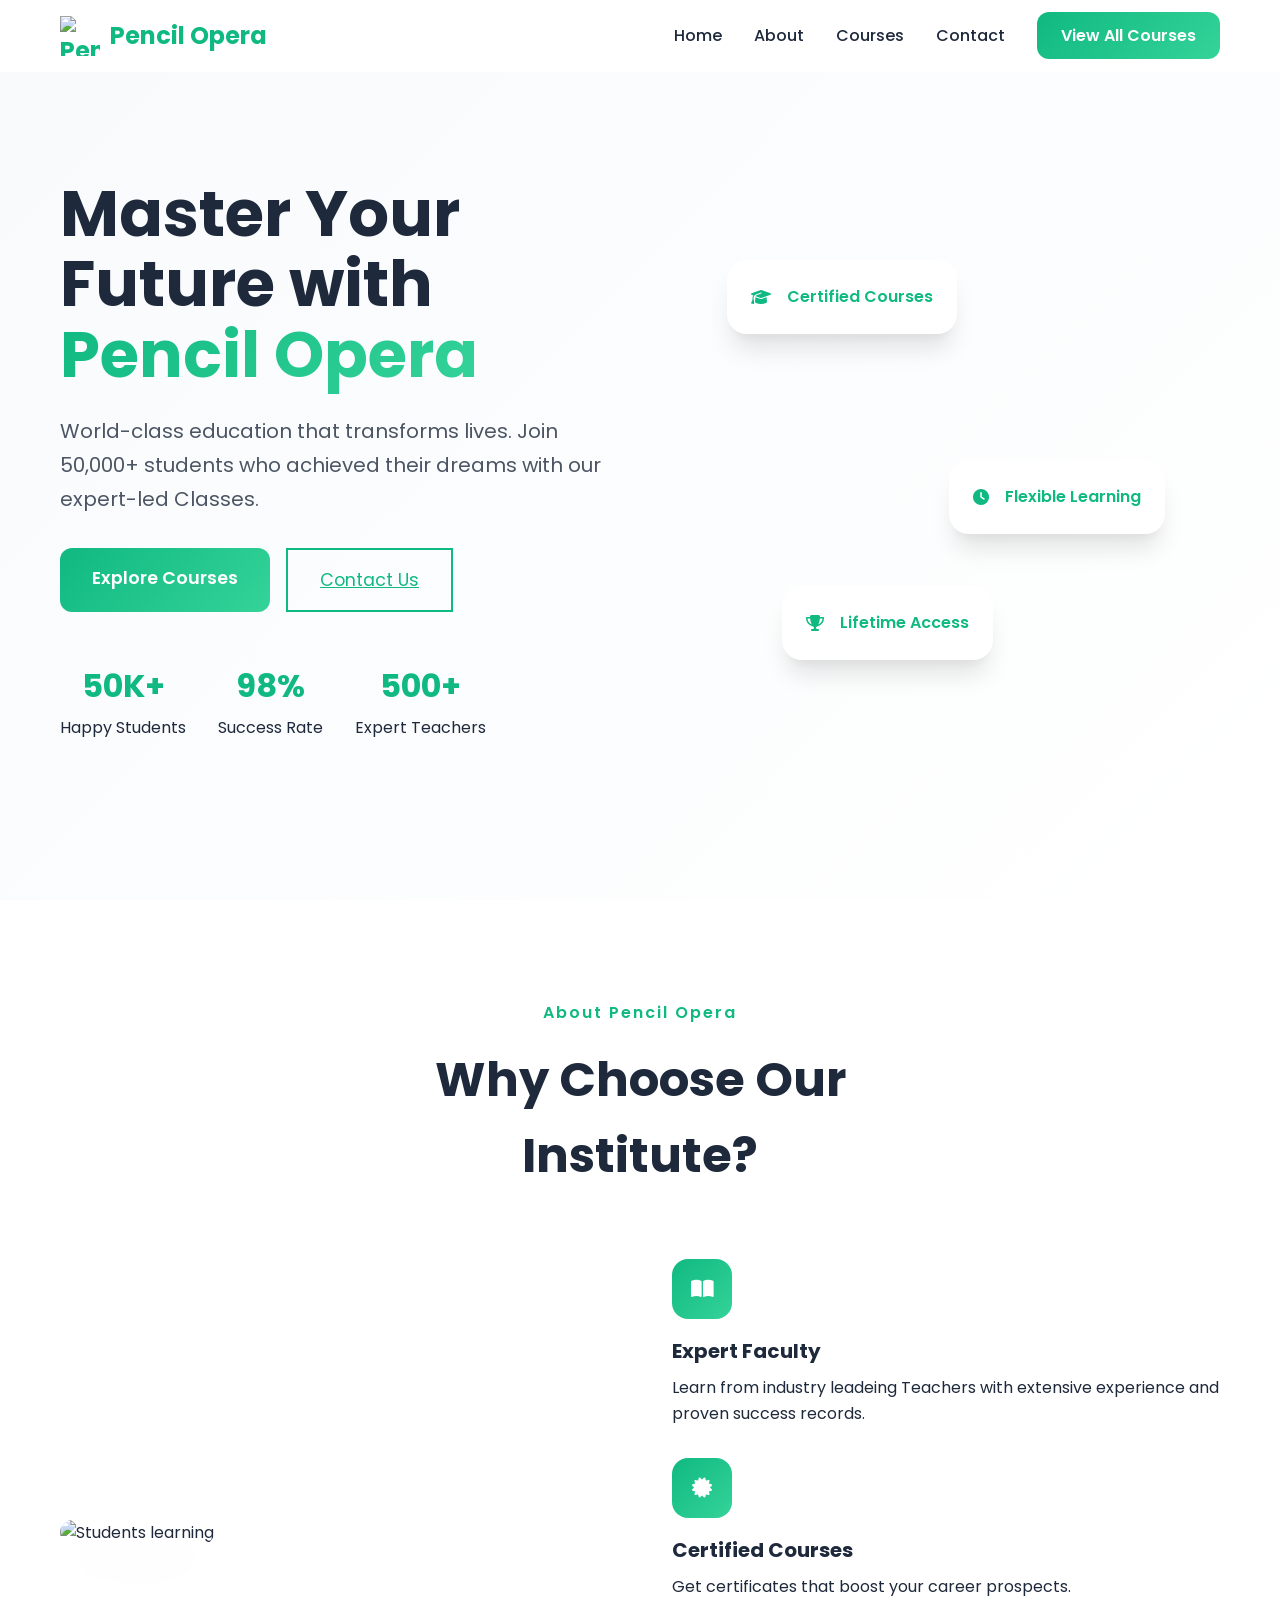
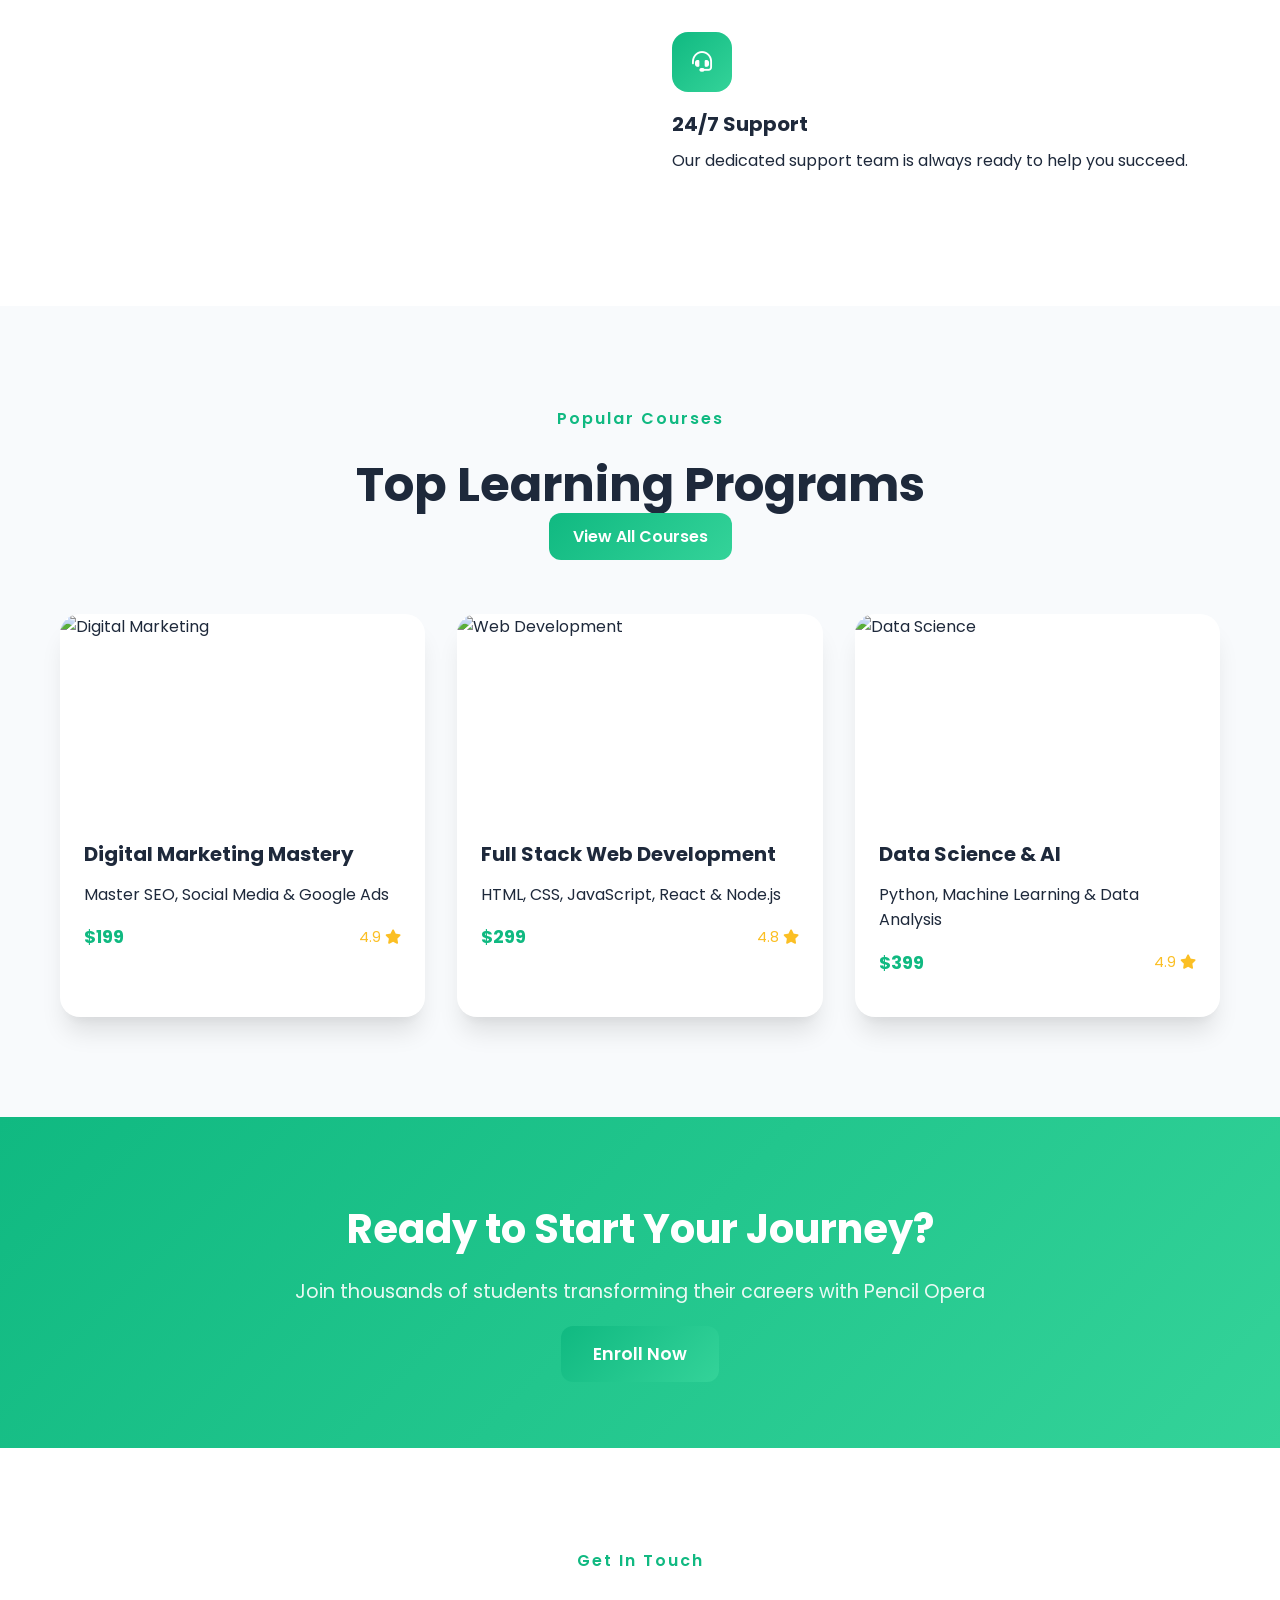
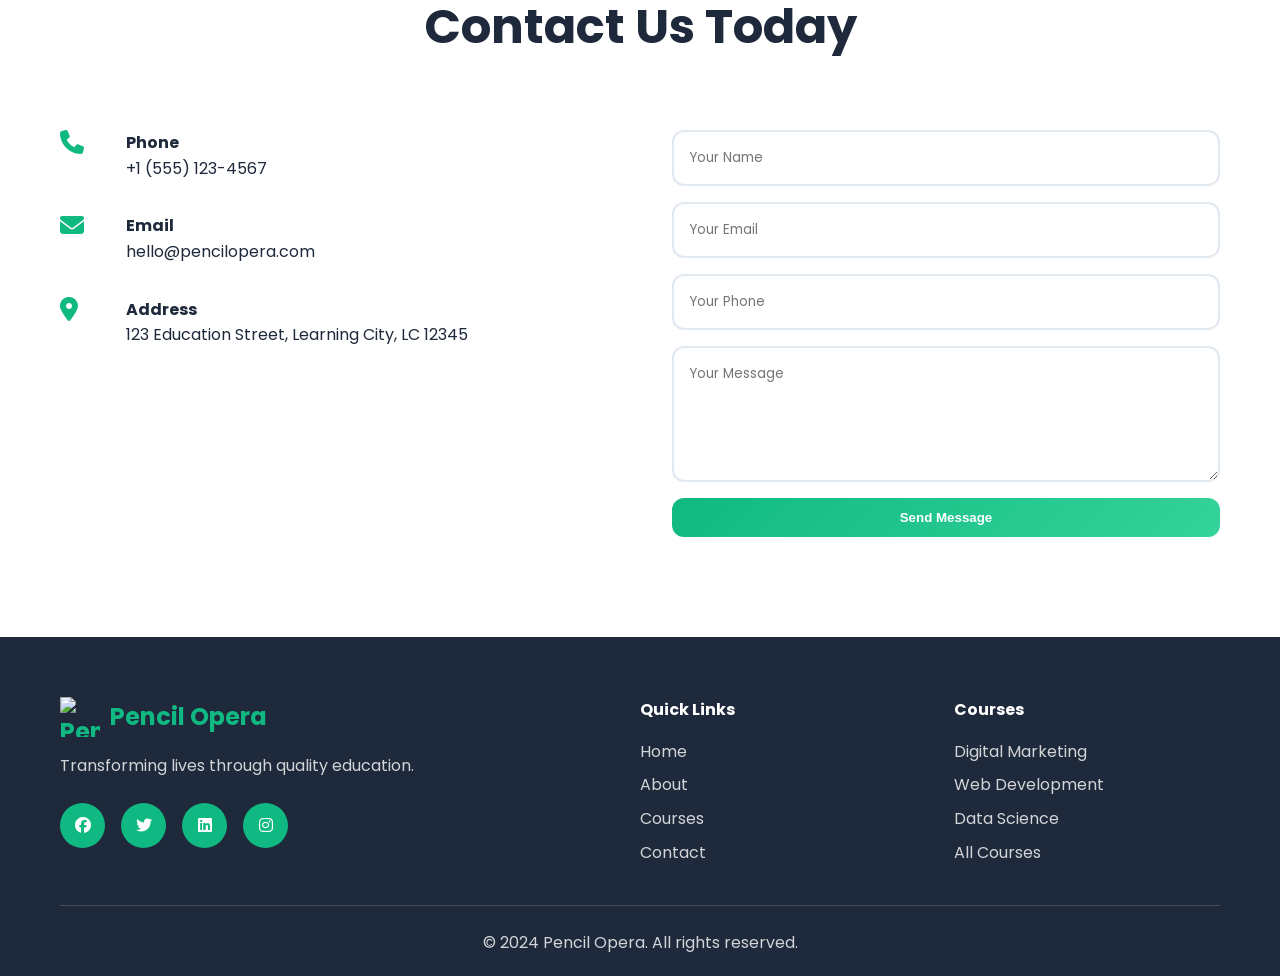
==== index.html @ dc853143 "Add files via upload" ====
<!DOCTYPE html>
<html lang="en">
<head>
    <meta charset="UTF-8">
    <meta name="viewport" content="width=device-width, initial-scale=1.0">
    <title>Pencil Opera - Transform Learning with Excellence</title>
    <link rel="stylesheet" href="style.css">
    <link href="https://fonts.googleapis.com/css2?family=Poppins:wght@300;400;500;600;700&display=swap" rel="stylesheet">
    <link rel="stylesheet" href="https://cdnjs.cloudflare.com/ajax/libs/font-awesome/6.4.0/css/all.min.css">
</head>
<body>
    <!-- Navigation -->
    <nav class="navbar">
        <div class="nav-container">
            <div class="nav-logo">
                <img src="images/logo.png" alt="Pencil Opera Logo" class="logo-img">
                <span>Pencil Opera</span>
            </div>
            <ul class="nav-menu">
                <li><a href="#home" class="nav-link">Home</a></li>
                <li><a href="#about" class="nav-link">About</a></li>
                <li><a href="#courses" class="nav-link">Courses</a></li>
                <li><a href="#contact" class="nav-link">Contact</a></li>
                <li><a href="courses.html" class="nav-link btn-primary">View All Courses</a></li>
            </ul>
            <div class="hamburger">
                <span></span>
                <span></span>
                <span></span>
            </div>
        </div>
    </nav>

    <!-- Hero Section -->
    <section id="home" class="hero">
        <div class="hero-container">
            <div class="hero-content">
                <h1 class="hero-title">Master Your Future with <span class="gradient-text">Pencil Opera</span></h1>
                <p class="hero-subtitle">World-class education that transforms lives. Join 50,000+ students who achieved their dreams with our expert-led Classes.</p>
                <div class="hero-buttons">
                    <a href="#courses" class="btn btn-primary btn-large">Explore Courses</a>
                    <a href="#contact" class="btn btn-outline btn-large">Contact Us</a>
                </div>
                <div class="hero-stats">
                    <div class="stat">
                        <h3>50K+</h3>
                        <p>Happy Students</p>
                    </div>
                    <div class="stat">
                        <h3>98%</h3>
                        <p>Success Rate</p>
                    </div>
                    <div class="stat">
                        <h3>500+</h3>
                        <p>Expert Teachers</p>
                    </div>
                </div>
            </div>
            <div class="hero-image">
                <div class="floating-card card-1">
                    <i class="fas fa-graduation-cap"></i>
                    <span>Certified Courses</span>
                </div>
                <div class="floating-card card-2">
                    <i class="fas fa-clock"></i>
                    <span>Flexible Learning</span>
                </div>
                <div class="floating-card card-3">
                    <i class="fas fa-trophy"></i>
                    <span>Lifetime Access</span>
                </div>
            </div>
        </div>
    </section>

    <!-- About Section -->
    <section id="about" class="about">
        <div class="container">
            <div class="section-header">
                <span class="section-subtitle">About Pencil Opera</span>
                <h2>Why Choose Our Institute?</h2>
            </div>
            <div class="about-grid">
                <div class="about-image">
                    <img src="https://images.unsplash.com/photo-1524178232363-933d80f77b29?ixlib=rb-4.0.3&auto=format&fit=crop&w=800&q=80" alt="Students learning">
                </div>
                <div class="about-content">
                    <div class="feature">
                        <div class="feature-icon">
                            <i class="fas fa-book-open"></i>
                        </div>
                        <h3>Expert Faculty</h3>
                        <p>Learn from industry leadeing Teachers with extensive experience and proven success records.</p>
                    </div>
                    <div class="feature">
                        <div class="feature-icon">
                            <i class="fas fa-certificate"></i>
                        </div>
                        <h3>Certified Courses</h3>
                        <p>Get certificates that boost your career prospects.</p>
                    </div>
                    <div class="feature">
                        <div class="feature-icon">
                            <i class="fas fa-headset"></i>
                        </div>
                        <h3>24/7 Support</h3>
                        <p>Our dedicated support team is always ready to help you succeed.</p>
                    </div>
                </div>
            </div>
        </div>
    </section>

    <!-- Courses Preview -->
    <section id="courses" class="courses-preview">
        <div class="container">
            <div class="section-header">
                <span class="section-subtitle">Popular Courses</span>
                <h2>Top Learning Programs</h2>
                <a href="courses.html" class="btn btn-primary">View All Courses</a>
            </div>
            <div class="courses-grid">
                <div class="course-card">
                    <div class="course-image">
                        <img src="https://images.unsplash.com/photo-1497366216548-37526070297c?ixlib=rb-4.0.3&auto=format&fit=crop&w=400&q=80" alt="Digital Marketing">
                    </div>
                    <div class="course-content">
                        <h3>Digital Marketing Mastery</h3>
                        <p>Master SEO, Social Media & Google Ads</p>
                        <div class="course-meta">
                            <span class="price">$199</span>
                            <span class="rating">4.9 <i class="fas fa-star"></i></span>
                        </div>
                    </div>
                </div>
                <div class="course-card">
                    <div class="course-image">
                        <img src="https://images.unsplash.com/photo-1522202176988-66273c2fd55f?ixlib=rb-4.0.3&auto=format&fit=crop&w=400&q=80" alt="Web Development">
                    </div>
                    <div class="course-content">
                        <h3>Full Stack Web Development</h3>
                        <p>HTML, CSS, JavaScript, React & Node.js</p>
                        <div class="course-meta">
                            <span class="price">$299</span>
                            <span class="rating">4.8 <i class="fas fa-star"></i></span>
                        </div>
                    </div>
                </div>
                <div class="course-card">
                    <div class="course-image">
                        <img src="https://images.unsplash.com/photo-1516321310764-9f3c9619b5f1?ixlib=rb-4.0.3&auto=format&fit=crop&w=400&q=80" alt="Data Science">
                    </div>
                    <div class="course-content">
                        <h3>Data Science & AI</h3>
                        <p>Python, Machine Learning & Data Analysis</p>
                        <div class="course-meta">
                            <span class="price">$399</span>
                            <span class="rating">4.9 <i class="fas fa-star"></i></span>
                        </div>
                    </div>
                </div>
            </div>
        </div>
    </section>

    <!-- CTA Section -->
    <section class="cta">
        <div class="container">
            <div class="cta-content">
                <h2>Ready to Start Your Journey?</h2>
                <p>Join thousands of students transforming their careers with Pencil Opera</p>
                <a href="#contact" class="btn btn-primary btn-large">Enroll Now</a>
            </div>
        </div>
    </section>

    <!-- Contact Section -->
    <section id="contact" class="contact">
        <div class="container">
            <div class="section-header">
                <span class="section-subtitle">Get In Touch</span>
                <h2>Contact Us Today</h2>
            </div>
            <div class="contact-grid">
                <div class="contact-info">
                    <div class="contact-item">
                        <i class="fas fa-phone"></i>
                        <div>
                            <h4>Phone</h4>
                            <p>+1 (555) 123-4567</p>
                        </div>
                    </div>
                    <div class="contact-item">
                        <i class="fas fa-envelope"></i>
                        <div>
                            <h4>Email</h4>
                            <p>hello@pencilopera.com</p>
                        </div>
                    </div>
                    <div class="contact-item">
                        <i class="fas fa-map-marker-alt"></i>
                        <div>
                            <h4>Address</h4>
                            <p>123 Education Street, Learning City, LC 12345</p>
                        </div>
                    </div>
                </div>
                <form class="contact-form">
                    <input type="text" placeholder="Your Name" required>
                    <input type="email" placeholder="Your Email" required>
                    <input type="tel" placeholder="Your Phone">
                    <textarea placeholder="Your Message" rows="5" required></textarea>
                    <button type="submit" class="btn btn-primary">Send Message</button>
                </form>
            </div>
        </div>
    </section>

    <!-- Footer -->
    <footer class="footer">
        <div class="container">
            <div class="footer-content">
                <div class="footer-brand">
                    <div class="nav-logo">
                        <img src="images/logo.png" alt="Pencil Opera Logo" class="logo-img">
                        <span>Pencil Opera</span>
                    </div>
                    <p>Transforming lives through quality education.</p>
                    <div class="social-links">
                        <a href="#"><i class="fab fa-facebook"></i></a>
                        <a href="#"><i class="fab fa-twitter"></i></a>
                        <a href="#"><i class="fab fa-linkedin"></i></a>
                        <a href="#"><i class="fab fa-instagram"></i></a>
                    </div>
                </div>
                <div class="footer-links">
                    <h4>Quick Links</h4>
                    <ul>
                        <li><a href="#home">Home</a></li>
                        <li><a href="#about">About</a></li>
                        <li><a href="#courses">Courses</a></li>
                        <li><a href="#contact">Contact</a></li>
                    </ul>
                </div>
                <div class="footer-links">
                    <h4>Courses</h4>
                    <ul>
                        <li><a href="courses.html">Digital Marketing</a></li>
                        <li><a href="courses.html">Web Development</a></li>
                        <li><a href="courses.html">Data Science</a></li>
                        <li><a href="courses.html">All Courses</a></li>
                    </ul>
                </div>
            </div>
            <div class="footer-bottom">
                <p>&copy; 2024 Pencil Opera. All rights reserved.</p>
            </div>
        </div>
    </footer>

    <script src="script.js"></script>
</body>
</html>
---- style.css ----
* {
    margin: 0;
    padding: 0;
    box-sizing: border-box;
}

:root {
    --primary-green: #10B981;
    --green-dark: #059669;
    --green-light: #D1FAE5;
    --white: #FFFFFF;
    --gray-100: #F8FAFC;
    --gray-200: #E2E8F0;
    --gray-600: #4B5563;
    --gray-800: #1E293B;
    --gradient: linear-gradient(135deg, var(--primary-green), #34D399);
    --shadow: 0 20px 25px -5px rgba(0, 0,0, 0.1), 0 10px 10px -5px rgba(0, 0,0, 0.04);
    --shadow-lg: 0 25px 50px -12px rgba(0, 0,0, 0.25);
}

body {
    font-family: 'Poppins', sans-serif;
    line-height: 1.6;
    color: var(--gray-800);
    overflow-x: hidden;
}

.container {
    max-width: 1200px;
    margin: 0 auto;
    padding: 0 20px;
}

/* Navigation */
.navbar {
    position: fixed;
    top: 0;
    width: 100%;
    background: rgba(255, 255, 255, 0.95);
    backdrop-filter: blur(10px);
    z-index: 1000;
    padding: 1rem 0;
    transition: all 0.3s ease;
}

.nav-container {
    max-width: 1200px;
    margin: 0 auto;
    padding: 0 20px;
    display: flex;
    justify-content: space-between;
    align-items: center;
}

.nav-logo {
    display: flex;
    align-items: center;
    font-size: 1.5rem;
    font-weight: 700;
    color: var(--primary-green);
}

.logo-img {
    width: 40px;
    height: 40px;
    margin-right: 10px;
}

.nav-menu {
    display: flex;
    list-style: none;
    gap: 2rem;
    align-items: center;
}

.nav-link {
    text-decoration: none;
    color: var(--gray-800);
    font-weight: 500;
    transition: color 0.3s ease;
}

.nav-link:hover {
    color: var(--primary-green);
}

.btn-primary {
    background: var(--gradient);
    color: white;
    padding: 12px 24px;
    border-radius: 12px;
    text-decoration: none;
    font-weight: 600;
    transition: all 0.3s ease;
    border: none;
    cursor: pointer;
}

.btn-primary:hover {
    transform: translateY(-2px);
    box-shadow: var(--shadow);
}

.hamburger {
    display: none;
    flex-direction: column;
    cursor: pointer;
}

.hamburger span {
    width: 25px;
    height: 3px;
    background: var(--gray-800);
    margin: 3px 0;
    transition: 0.3s;
}

/* Hero Section */
.hero {
    padding: 120px 0 100px;
    background: linear-gradient(135deg, var(--gray-100) 0%, white 100%);
    min-height: 100vh;
    display: flex;
    align-items: center;
}

.hero-container {
    max-width: 1200px;
    margin: 0 auto;
    padding: 0 20px;
    display: grid;
    grid-template-columns: 1fr 1fr;
    gap: 4rem;
    align-items: center;
}

.hero-title {
    font-size: clamp(2.5rem, 5vw, 4rem);
    font-weight: 700;
    line-height: 1.1;
    margin-bottom: 1.5rem;
    color: var(--gray-800);
}

.gradient-text {
    background: var(--gradient);
    -webkit-background-clip: text;
    -webkit-text-fill-color: transparent;
    background-clip: text;
}

.hero-subtitle {
    font-size: 1.25rem;
    color: var(--gray-600);
    margin-bottom: 2rem;
    line-height: 1.7;
}

.hero-buttons {
    display: flex;
    gap: 1rem;
    flex-wrap: wrap;
    margin-bottom: 3rem;
}

.btn-large {
    padding: 16px 32px;
    font-size: 1.1rem;
}

.btn-outline {
    background: transparent;
    color: var(--primary-green);
    border: 2px solid var(--primary-green);
}

.btn-outline:hover {
    background: var(--primary-green);
    color: white;
}

.hero-stats {
    display: flex;
    gap: 2rem;
}

.stat {
    text-align: center;
}

.stat h3 {
    font-size: 2rem;
    font-weight: 700;
    color: var(--primary-green);
    margin-bottom: 0.25rem;
}

.hero-image {
    position: relative;
    height: 500px;
}

.floating-card {
    position: absolute;
    background: white;
    padding: 1.5rem;
    border-radius: 20px;
    box-shadow: var(--shadow);
    display: flex;
    align-items: center;
    gap: 1rem;
    font-weight: 600;
    color: var(--primary-green);
}

.card-1 { top: 10%; left: 10%; animation: float1 6s ease-in-out infinite; }
.card-2 { top: 50%; right: 10%; animation: float2 6s ease-in-out infinite; }
.card-3 { bottom: 10%; left: 20%; animation: float3 6s ease-in-out infinite; }

@keyframes float1 {
    0%, 100% { transform: translateY(0px); }
    50% { transform: translateY(-20px); }
}

/* Section Headers */
.section-header {
    text-align: center;
    margin-bottom: 4rem;
}

.section-subtitle {
    color: var(--primary-green);
    font-size: 1rem;
    font-weight: 600;
    letter-spacing: 2px;
    margin-bottom: 1rem;
    display: block;
}

.section-header h2 {
    font-size: clamp(2rem, 4vw, 3rem);
    font-weight: 700;
    max-width: 600px;
    margin: 0 auto;
}

/* About Section */
.about {
    padding: 100px 0;
    background: white;
}

.about-grid {
    display: grid;
    grid-template-columns: 1fr 1fr;
    gap: 4rem;
    align-items: center;
}

.about-image img {
    width: 100%;
    border-radius: 20px;
    box-shadow: var(--shadow-lg);
}

.feature {
    margin-bottom: 2rem;
}

.feature-icon {
    width: 60px;
    height: 60px;
    background: var(--gradient);
    border-radius: 16px;
    display: flex;
    align-items: center;
    justify-content: center;
    margin-bottom: 1rem;
    color: white;
    font-size: 1.25rem;
}

.feature h3 {
    font-size: 1.25rem;
    margin-bottom: 0.5rem;
    color: var(--gray-800);
}

/* Courses */
.courses-preview, .courses-full {
    padding: 100px 0;
    background: var(--gray-100);
}

.courses-grid {
    display: grid;
    grid-template-columns: repeat(auto-fit, minmax(350px, 1fr));
    gap: 2rem;
}

.full-grid {
    grid-template-columns: repeat(auto-fit, minmax(320px, 1fr));
}

.course-card {
    background: white;
    border-radius: 20px;
    overflow: hidden;
    box-shadow: var(--shadow);
    transition: all 0.3s ease;
    position: relative;
}

.course-card:hover {
    transform: translateY(-10px);
    box-shadow: var(--shadow-lg);
}

.course-image {
    position: relative;
    height: 200px;
    overflow: hidden;
}

.course-image img {
    width: 100%;
    height: 100%;
    object-fit: cover;
    transition: transform 0.3s ease;
}

.course-card:hover .course-image img {
    transform: scale(1.1);
}

.course-badge {
    position: absolute;
    top: 15px;
    right: 15px;
    background: var(--primary-green);
    color: white;
    padding: 0.25rem 0.75rem;
    border-radius: 20px;
    font-size: 0.8rem;
    font-weight: 600;
}

.course-content {
    padding: 1.5rem;
}

.course-content h3 {
    font-size: 1.25rem;
    margin-bottom: 0.75rem;
    color: var(--gray-800);
}

.course-meta {
    display: flex;
    justify-content: space-between;
    align-items: center;
    margin: 1rem 0;
    font-size: 0.9rem;
}

.original-price {
    text-decoration: line-through;
    color: var(--gray-600);
    margin-right: 0.5rem;
}

.rating {
    color: #FBBF24;
}

.price {
    font-weight: 700;
    color: var(--primary-green);
    font-size: 1.1rem;
}

/* CTA */
.cta {
    padding: 80px 0;
    background: var(--gradient);
    color: white;
    text-align: center;
}

.cta-content h2 {
    font-size: 2.5rem;
    margin-bottom: 1rem;
}

.cta-content p {
    font-size: 1.2rem;
    margin-bottom: 2rem;
    opacity: 0.9;
}

/* Contact */
.contact {
    padding: 100px 0;
    background: white;
}

.contact-grid {
    display: grid;
    grid-template-columns: 1fr 1fr;
    gap: 4rem;
}

.contact-item {
    display: flex;
    gap: 1rem;
    margin-bottom: 2rem;
}

.contact-item i {
    font-size: 1.5rem;
    color: var(--primary-green);
    width: 50px;
}

.contact-form {
    display: flex;
    flex-direction: column;
    gap: 1rem;
}

.contact-form input,
.contact-form textarea {
    padding: 1rem;
    border: 2px solid var(--gray-200);
    border-radius: 12px;
    font-family: inherit;
    transition: border-color 0.3s ease;
}

.contact-form input:focus,
.contact-form textarea:focus {
    outline: none;
    border-color: var(--primary-green);
}

/* Footer */
.footer {
    background: var(--gray-800);
    color: white;
    padding: 60px 0 20px;
}

.footer-content {
    display: grid;
    grid-template-columns: 2fr 1fr 1fr;
    gap: 3rem;
    margin-bottom: 2rem;
}

.footer-brand p {
    opacity: 0.8;
    margin: 1rem 0 1.5rem;
}

.social-links {
    display: flex;
    gap: 1rem;
}

.social-links a {
    width: 45px;
    height: 45px;
    background: var(--primary-green);
    border-radius: 50%;
    display: flex;
    align-items: center;
    justify-content: center;
    color: white;
    text-decoration: none;
    transition: transform 0.3s ease;
}

.social-links a:hover {
    transform: translateY(-3px);
}

.footer-links h4 {
    margin-bottom: 1rem;
}

.footer-links ul {
    list-style: none;
}

.footer-links ul li {
    margin-bottom: 0.5rem;
}

.footer-links a {
    color: rgba(255,255,255,0.8);
    text-decoration: none;
    transition: color 0.3s ease;
}

.footer-links a:hover {
    color: var(--primary-green);
}

.footer-bottom {
    border-top: 1px solid var(--gray-600);
    padding-top: 1.5rem;
    text-align: center;
    opacity: 0.8;
}

/* Courses Page Specific */
.courses-hero {
    padding: 140px 0 80px;
    background: linear-gradient(135deg, var(--gray-100) 0%, white 100%);
    text-align: center;
}

.courses-filter {
    display: flex;
    justify-content: center;
    gap: 1rem;
    margin-top: 2rem;
    flex-wrap: wrap;
}

.filter-btn {
    padding: 10px 20px;
    border: 2px solid var(--gray-200);
    background: white;
    border-radius: 25px;
    cursor: pointer;
    transition: all 0.3s ease;
}

.filter-btn.active,
.filter-btn:hover {
    background: var(--primary-green);
    color: white;
    border-color: var(--primary-green);
}

/* Responsive Design */
@media (max-width: 768px) {
    .hamburger {
        display: flex;
    }
    
    .nav-menu {
        position: fixed;
        left: -100%;
        top: 70px;
        flex-direction: column;
        background-color: white;
        width: 100%;
        text-align: center;
        transition: 0.3s;
        box-shadow: 0 10px 27px rgba(0,0,0,0.05);
        padding: 2rem 0;
    }
    
    .nav-menu.active {
        left: 0;
    }
    
    .hero-container {
        grid-template-columns: 1fr;
        text-align: center;
        gap: 2rem;
    }
    
    .hero-buttons {
        justify-content: center;
    }
    
    .hero-stats {
        justify-content: center;
    }
    
    .about-grid,
    .contact-grid {
        grid-template-columns: 1fr;
        gap: 2rem;
    }
    
    .courses-grid {
        grid-template-columns: 1fr;
    }
    
    .footer-content {
        grid-template-columns: 1fr;
        text-align: center;
        gap: 2rem;
    }
}

@media (max-width: 480px) {
    .hero-buttons {
        flex-direction: column;
        align-items: center;
    }
    
    .btn-large {
        width: 100%;
        max-width: 300px;
    }
}

/* Animations */
@keyframes fadeInUp {
    from {
        opacity: 0;
        transform: translateY(30px);
    }
    to {
        opacity: 1;
        transform: translateY(0);
    }
}

section {
    animation: fadeInUp 0.8s ease forwards;
}

/* Scroll animations */
@keyframes scrollIn {
    from {
        opacity: 0;
        transform: translateY(50px);
    }
    to {
        opacity: 1;
        transform: translateY(0);
    }
}

.animate-on-scroll {
    opacity: 0;
    transform: translateY(50px);
    transition: all 0.6s ease;
}

.animate-on-scroll.animated {
    animation: scrollIn 0.6s ease forwards;
}
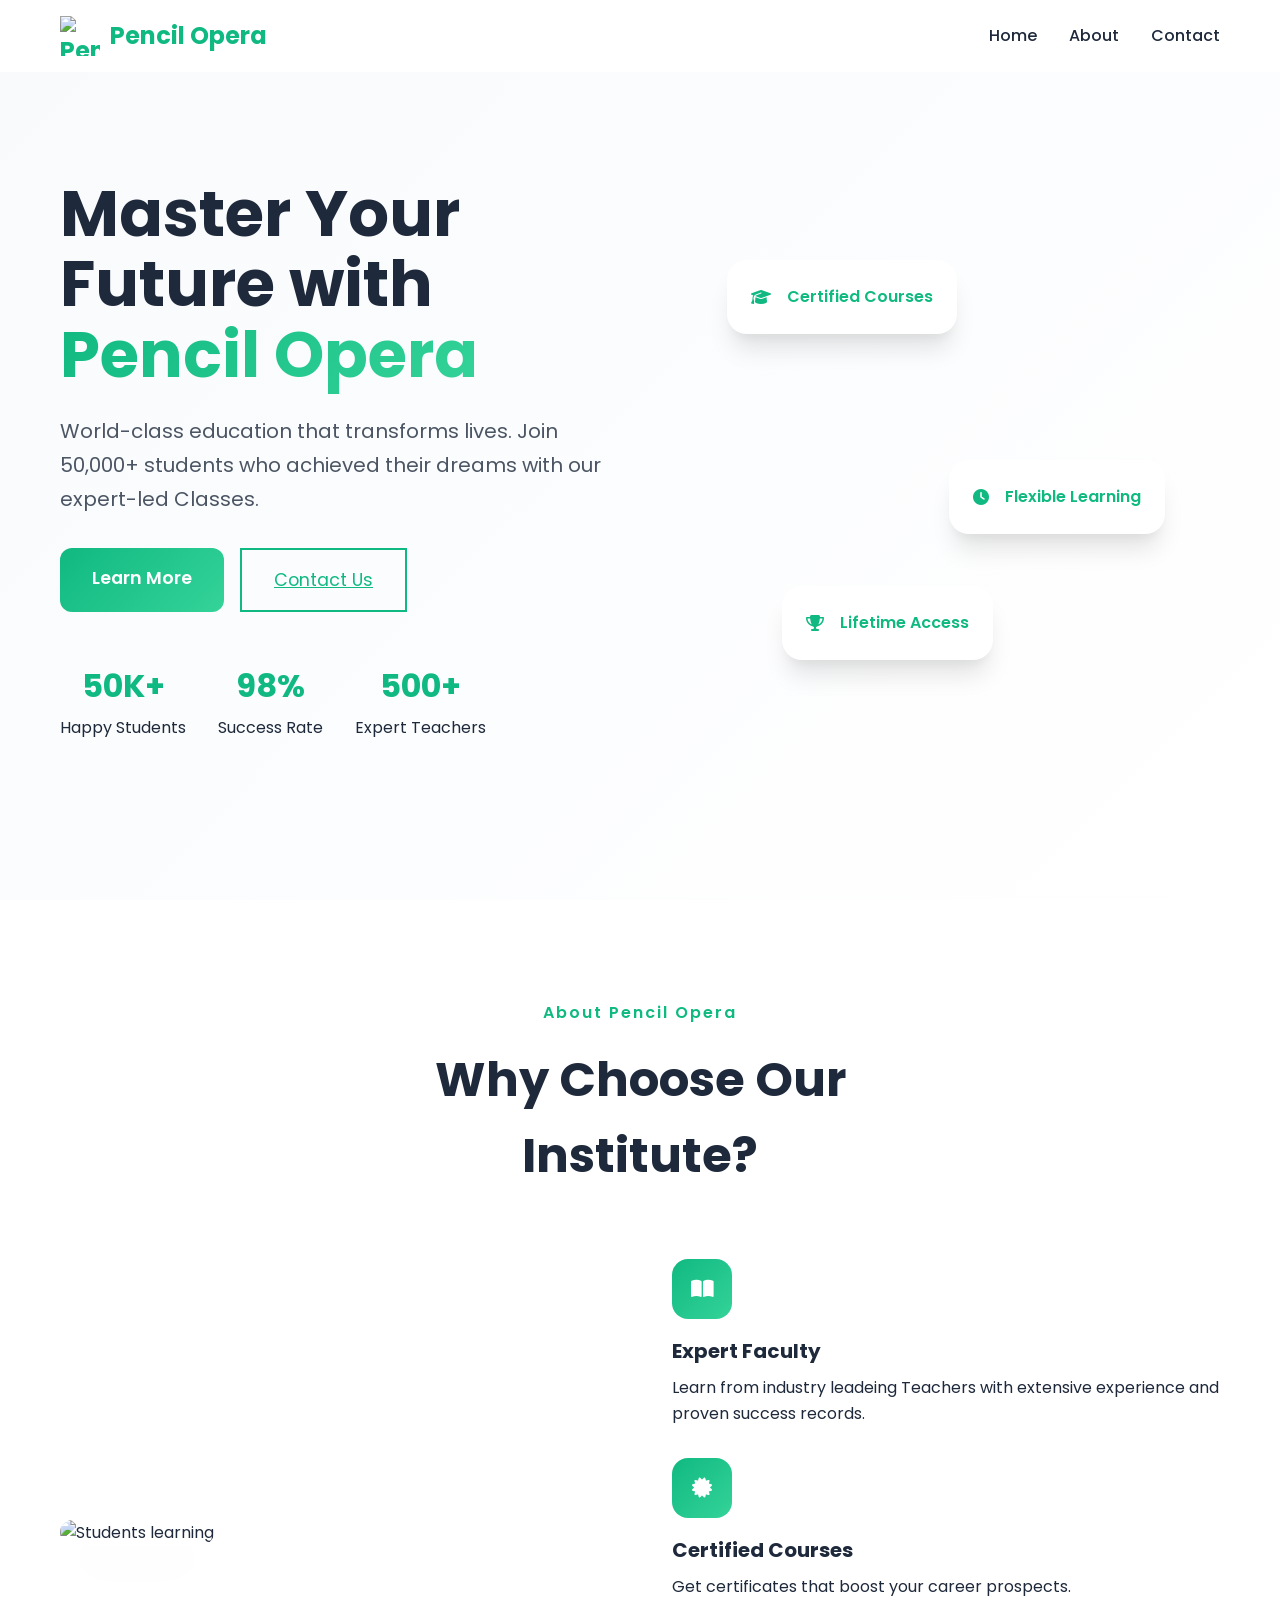
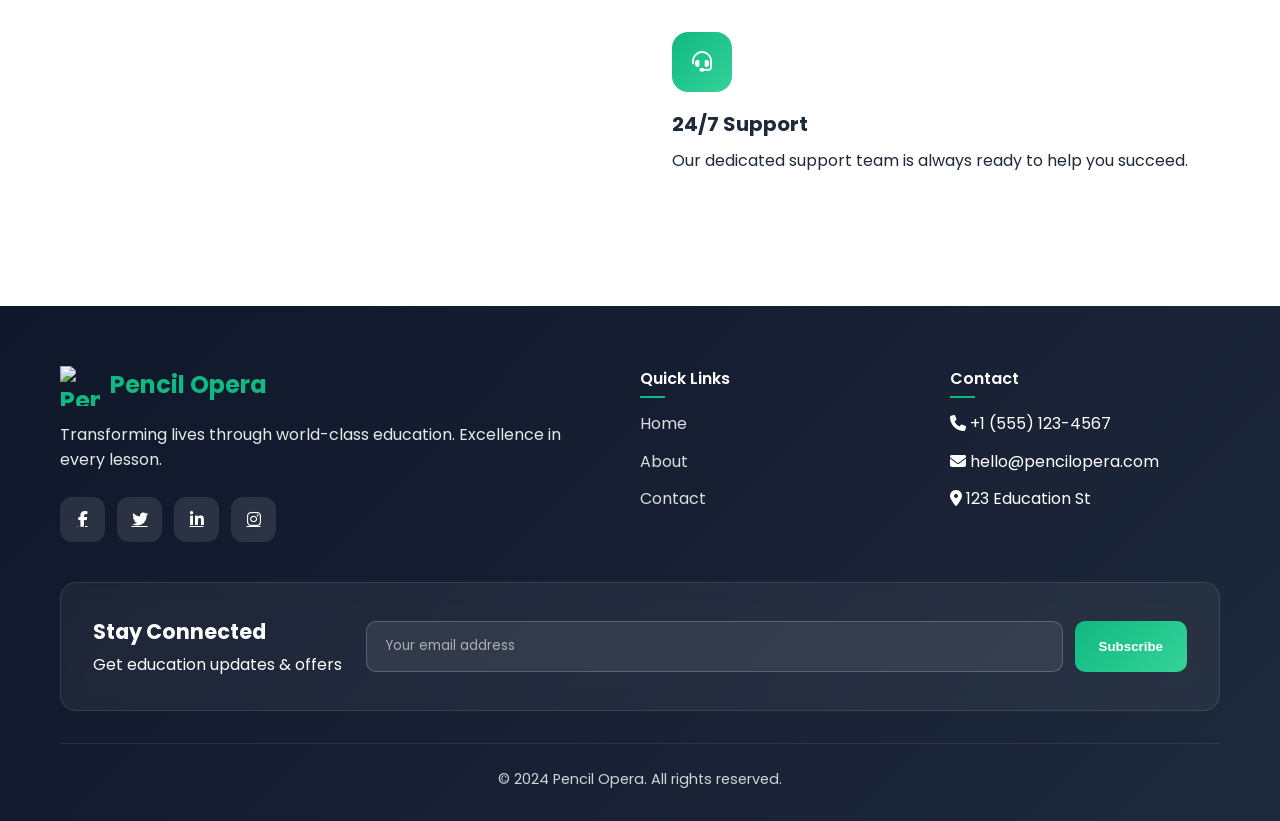
==== commit b0a665d6: "Add files via upload" ====
--- a/index.html
+++ b/index.html
@@ -11,25 +11,23 @@
 <body>
     <!-- Navigation -->
     <nav class="navbar">
-        <div class="nav-container">
-            <div class="nav-logo">
-                <img src="images/logo.png" alt="Pencil Opera Logo" class="logo-img">
-                <span>Pencil Opera</span>
-            </div>
-            <ul class="nav-menu">
-                <li><a href="#home" class="nav-link">Home</a></li>
-                <li><a href="#about" class="nav-link">About</a></li>
-                <li><a href="#courses" class="nav-link">Courses</a></li>
-                <li><a href="#contact" class="nav-link">Contact</a></li>
-                <li><a href="courses.html" class="nav-link btn-primary">View All Courses</a></li>
-            </ul>
-            <div class="hamburger">
-                <span></span>
-                <span></span>
-                <span></span>
-            </div>
+    <div class="nav-container">
+        <div class="nav-logo">
+            <img src="images/logo.png" alt="Pencil Opera Logo" class="logo-img">
+            <span>Pencil Opera</span>
         </div>
-    </nav>
+        <ul class="nav-menu">
+            <li><a href="#home" class="nav-link">Home</a></li>
+            <li><a href="#about" class="nav-link">About</a></li>
+            <li><a href="#contact" class="nav-link">Contact</a></li>
+        </ul>
+        <div class="hamburger">
+            <span></span>
+            <span></span>
+            <span></span>
+        </div>
+    </div>
+</nav>
 
     <!-- Hero Section -->
     <section id="home" class="hero">
@@ -38,7 +36,7 @@
                 <h1 class="hero-title">Master Your Future with <span class="gradient-text">Pencil Opera</span></h1>
                 <p class="hero-subtitle">World-class education that transforms lives. Join 50,000+ students who achieved their dreams with our expert-led Classes.</p>
                 <div class="hero-buttons">
-                    <a href="#courses" class="btn btn-primary btn-large">Explore Courses</a>
+                    <a href="#courses" class="btn btn-primary btn-large">Learn More</a>
                     <a href="#contact" class="btn btn-outline btn-large">Contact Us</a>
                 </div>
                 <div class="hero-stats">
@@ -111,153 +109,61 @@
         </div>
     </section>
 
-    <!-- Courses Preview -->
-    <section id="courses" class="courses-preview">
-        <div class="container">
-            <div class="section-header">
-                <span class="section-subtitle">Popular Courses</span>
-                <h2>Top Learning Programs</h2>
-                <a href="courses.html" class="btn btn-primary">View All Courses</a>
-            </div>
-            <div class="courses-grid">
-                <div class="course-card">
-                    <div class="course-image">
-                        <img src="https://images.unsplash.com/photo-1497366216548-37526070297c?ixlib=rb-4.0.3&auto=format&fit=crop&w=400&q=80" alt="Digital Marketing">
-                    </div>
-                    <div class="course-content">
-                        <h3>Digital Marketing Mastery</h3>
-                        <p>Master SEO, Social Media & Google Ads</p>
-                        <div class="course-meta">
-                            <span class="price">$199</span>
-                            <span class="rating">4.9 <i class="fas fa-star"></i></span>
-                        </div>
-                    </div>
+ <!-- ULTRA CLEAN Footer -->
+<footer class="footer">
+    <div class="container">
+        <!-- Main Footer Content -->
+        <div class="footer-content">
+            <div class="footer-brand">
+                <div class="nav-logo">
+                    <img src="images/logo.png" alt="Pencil Opera Logo" class="logo-img">
+                    <span>Pencil Opera</span>
                 </div>
-                <div class="course-card">
-                    <div class="course-image">
-                        <img src="https://images.unsplash.com/photo-1522202176988-66273c2fd55f?ixlib=rb-4.0.3&auto=format&fit=crop&w=400&q=80" alt="Web Development">
-                    </div>
-                    <div class="course-content">
-                        <h3>Full Stack Web Development</h3>
-                        <p>HTML, CSS, JavaScript, React & Node.js</p>
-                        <div class="course-meta">
-                            <span class="price">$299</span>
-                            <span class="rating">4.8 <i class="fas fa-star"></i></span>
-                        </div>
-                    </div>
-                </div>
-                <div class="course-card">
-                    <div class="course-image">
-                        <img src="https://images.unsplash.com/photo-1516321310764-9f3c9619b5f1?ixlib=rb-4.0.3&auto=format&fit=crop&w=400&q=80" alt="Data Science">
-                    </div>
-                    <div class="course-content">
-                        <h3>Data Science & AI</h3>
-                        <p>Python, Machine Learning & Data Analysis</p>
-                        <div class="course-meta">
-                            <span class="price">$399</span>
-                            <span class="rating">4.9 <i class="fas fa-star"></i></span>
-                        </div>
-                    </div>
+                <p>Transforming lives through world-class education. Excellence in every lesson.</p>
+                <div class="social-links">
+                    <a href="#" aria-label="Facebook"><i class="fab fa-facebook-f"></i></a>
+                    <a href="#" aria-label="Twitter"><i class="fab fa-twitter"></i></a>
+                    <a href="#" aria-label="LinkedIn"><i class="fab fa-linkedin-in"></i></a>
+                    <a href="#" aria-label="Instagram"><i class="fab fa-instagram"></i></a>
                 </div>
             </div>
-        </div>
-    </section>
-
-    <!-- CTA Section -->
-    <section class="cta">
-        <div class="container">
-            <div class="cta-content">
-                <h2>Ready to Start Your Journey?</h2>
-                <p>Join thousands of students transforming their careers with Pencil Opera</p>
-                <a href="#contact" class="btn btn-primary btn-large">Enroll Now</a>
+            
+            <div class="footer-section">
+                <h4>Quick Links</h4>
+                <ul>
+                    <li><a href="#home">Home</a></li>
+                    <li><a href="#about">About</a></li>
+                    <li><a href="#contact">Contact</a></li>
+                </ul>
+            </div>
+            
+            <div class="footer-section">
+                <h4>Contact</h4>
+                <ul>
+                    <li><i class="fas fa-phone"></i> +1 (555) 123-4567</li>
+                    <li><i class="fas fa-envelope"></i> hello@pencilopera.com</li>
+                    <li><i class="fas fa-map-marker-alt"></i> 123 Education St</li>
+                </ul>
             </div>
         </div>
-    </section>
 
-    <!-- Contact Section -->
-    <section id="contact" class="contact">
-        <div class="container">
-            <div class="section-header">
-                <span class="section-subtitle">Get In Touch</span>
-                <h2>Contact Us Today</h2>
-            </div>
-            <div class="contact-grid">
-                <div class="contact-info">
-                    <div class="contact-item">
-                        <i class="fas fa-phone"></i>
-                        <div>
-                            <h4>Phone</h4>
-                            <p>+1 (555) 123-4567</p>
-                        </div>
-                    </div>
-                    <div class="contact-item">
-                        <i class="fas fa-envelope"></i>
-                        <div>
-                            <h4>Email</h4>
-                            <p>hello@pencilopera.com</p>
-                        </div>
-                    </div>
-                    <div class="contact-item">
-                        <i class="fas fa-map-marker-alt"></i>
-                        <div>
-                            <h4>Address</h4>
-                            <p>123 Education Street, Learning City, LC 12345</p>
-                        </div>
-                    </div>
+        <!-- Newsletter -->
+        <div class="newsletter">
+            <div class="newsletter-content">
+                <div class="newsletter-text">
+                    <h3>Stay Connected</h3>
+                    <p>Get education updates & offers</p>
                 </div>
-                <form class="contact-form">
-                    <input type="text" placeholder="Your Name" required>
-                    <input type="email" placeholder="Your Email" required>
-                    <input type="tel" placeholder="Your Phone">
-                    <textarea placeholder="Your Message" rows="5" required></textarea>
-                    <button type="submit" class="btn btn-primary">Send Message</button>
+                <form class="newsletter-form">
+                    <input type="email" placeholder="Your email address" required>
+                    <button type="submit">Subscribe</button>
                 </form>
             </div>
         </div>
-    </section>
 
-    <!-- Footer -->
-    <footer class="footer">
-        <div class="container">
-            <div class="footer-content">
-                <div class="footer-brand">
-                    <div class="nav-logo">
-                        <img src="images/logo.png" alt="Pencil Opera Logo" class="logo-img">
-                        <span>Pencil Opera</span>
-                    </div>
-                    <p>Transforming lives through quality education.</p>
-                    <div class="social-links">
-                        <a href="#"><i class="fab fa-facebook"></i></a>
-                        <a href="#"><i class="fab fa-twitter"></i></a>
-                        <a href="#"><i class="fab fa-linkedin"></i></a>
-                        <a href="#"><i class="fab fa-instagram"></i></a>
-                    </div>
-                </div>
-                <div class="footer-links">
-                    <h4>Quick Links</h4>
-                    <ul>
-                        <li><a href="#home">Home</a></li>
-                        <li><a href="#about">About</a></li>
-                        <li><a href="#courses">Courses</a></li>
-                        <li><a href="#contact">Contact</a></li>
-                    </ul>
-                </div>
-                <div class="footer-links">
-                    <h4>Courses</h4>
-                    <ul>
-                        <li><a href="courses.html">Digital Marketing</a></li>
-                        <li><a href="courses.html">Web Development</a></li>
-                        <li><a href="courses.html">Data Science</a></li>
-                        <li><a href="courses.html">All Courses</a></li>
-                    </ul>
-                </div>
-            </div>
-            <div class="footer-bottom">
-                <p>&copy; 2024 Pencil Opera. All rights reserved.</p>
-            </div>
+        <!-- Bottom -->
+        <div class="footer-bottom">
+            <p>&copy; 2024 Pencil Opera. All rights reserved.</p>
         </div>
-    </footer>
-
-    <script src="script.js"></script>
-</body>
-</html>+    </div>
+</footer>
--- a/style.css
+++ b/style.css
@@ -443,207 +443,171 @@
     border-color: var(--primary-green);
 }
 
-/* Footer */
+/* SIMPLIFIED Footer */
 .footer {
-    background: var(--gray-800);
-    color: white;
-    padding: 60px 0 20px;
+    background: linear-gradient(135deg, #0f172a 0%, #1e293b 100%);
+    color: white;
+    padding: 60px 0 30px;
 }
 
 .footer-content {
     display: grid;
     grid-template-columns: 2fr 1fr 1fr;
-    gap: 3rem;
-    margin-bottom: 2rem;
+    gap: 2.5rem;
+    margin-bottom: 2.5rem;
 }
 
 .footer-brand p {
-    opacity: 0.8;
+    opacity: 0.9;
     margin: 1rem 0 1.5rem;
+    line-height: 1.6;
 }
 
 .social-links {
     display: flex;
-    gap: 1rem;
+    gap: 0.75rem;
 }
 
 .social-links a {
     width: 45px;
     height: 45px;
+    background: rgba(255,255,255,0.1);
+    border-radius: 12px;
+    display: flex;
+    align-items: center;
+    justify-content: center;
+    color: white;
+    transition: all 0.3s ease;
+}
+
+.social-links a:hover {
     background: var(--primary-green);
-    border-radius: 50%;
-    display: flex;
-    align-items: center;
-    justify-content: center;
-    color: white;
+    transform: translateY(-2px);
+}
+
+.footer-section h4 {
+    margin-bottom: 1.25rem;
+    font-weight: 600;
+    position: relative;
+}
+
+.footer-section h4::after {
+    content: '';
+    position: absolute;
+    bottom: -0.4rem;
+    left: 0;
+    width: 25px;
+    height: 2px;
+    background: var(--primary-green);
+}
+
+.footer-section ul {
+    list-style: none;
+}
+
+.footer-section ul li {
+    margin-bottom: 0.75rem;
+}
+
+.footer-section a {
+    color: rgba(255,255,255,0.85);
     text-decoration: none;
-    transition: transform 0.3s ease;
-}
-
-.social-links a:hover {
-    transform: translateY(-3px);
-}
-
-.footer-links h4 {
-    margin-bottom: 1rem;
-}
-
-.footer-links ul {
-    list-style: none;
-}
-
-.footer-links ul li {
-    margin-bottom: 0.5rem;
-}
-
-.footer-links a {
-    color: rgba(255,255,255,0.8);
-    text-decoration: none;
+    display: flex;
+    align-items: center;
+    gap: 0.5rem;
     transition: color 0.3s ease;
 }
 
-.footer-links a:hover {
-    color: var(--primary-green);
+.footer-section a:hover {
+    color: var(--primary-green);
+}
+
+/* Newsletter */
+.newsletter {
+    background: rgba(255,255,255,0.05);
+    border-radius: 16px;
+    padding: 2rem;
+    margin: 2rem 0;
+    border: 1px solid rgba(255,255,255,0.1);
+    backdrop-filter: blur(10px);
+}
+
+.newsletter-content {
+    display: flex;
+    justify-content: space-between;
+    align-items: center;
+    gap: 1.5rem;
+}
+
+.newsletter-text h3 {
+    font-size: 1.3rem;
+    margin-bottom: 0.25rem;
+}
+
+.newsletter-form {
+    display: flex;
+    flex: 1;
+    gap: 0.75rem;
+}
+
+.newsletter-form input {
+    flex: 1;
+    padding: 0.9rem 1.2rem;
+    border: 1px solid rgba(255,255,255,0.2);
+    border-radius: 10px;
+    background: rgba(255,255,255,0.08);
+    color: white;
+    font-family: inherit;
+}
+
+.newsletter-form input::placeholder {
+    color: rgba(255,255,255,0.6);
+}
+
+.newsletter-form button {
+    background: var(--gradient);
+    color: white;
+    border: none;
+    padding: 0.9rem 1.5rem;
+    border-radius: 10px;
+    font-weight: 600;
+    cursor: pointer;
+    transition: all 0.3s ease;
+    white-space: nowrap;
+}
+
+.newsletter-form button:hover {
+    transform: translateY(-1px);
+    box-shadow: 0 8px 20px rgba(16,185,129,0.3);
 }
 
 .footer-bottom {
-    border-top: 1px solid var(--gray-600);
     padding-top: 1.5rem;
+    border-top: 1px solid rgba(255,255,255,0.1);
     text-align: center;
     opacity: 0.8;
-}
-
-/* Courses Page Specific */
-.courses-hero {
-    padding: 140px 0 80px;
-    background: linear-gradient(135deg, var(--gray-100) 0%, white 100%);
-    text-align: center;
-}
-
-.courses-filter {
-    display: flex;
-    justify-content: center;
-    gap: 1rem;
-    margin-top: 2rem;
-    flex-wrap: wrap;
-}
-
-.filter-btn {
-    padding: 10px 20px;
-    border: 2px solid var(--gray-200);
-    background: white;
-    border-radius: 25px;
-    cursor: pointer;
-    transition: all 0.3s ease;
-}
-
-.filter-btn.active,
-.filter-btn:hover {
-    background: var(--primary-green);
-    color: white;
-    border-color: var(--primary-green);
-}
-
-/* Responsive Design */
+    font-size: 0.9rem;
+}
+
+/* Responsive */
 @media (max-width: 768px) {
-    .hamburger {
-        display: flex;
-    }
-    
-    .nav-menu {
-        position: fixed;
-        left: -100%;
-        top: 70px;
-        flex-direction: column;
-        background-color: white;
-        width: 100%;
-        text-align: center;
-        transition: 0.3s;
-        box-shadow: 0 10px 27px rgba(0,0,0,0.05);
-        padding: 2rem 0;
-    }
-    
-    .nav-menu.active {
-        left: 0;
-    }
-    
-    .hero-container {
+    .footer-content {
         grid-template-columns: 1fr;
         text-align: center;
         gap: 2rem;
     }
     
-    .hero-buttons {
-        justify-content: center;
+    .newsletter-content {
+        flex-direction: column;
+        text-align: center;
     }
     
-    .hero-stats {
-        justify-content: center;
+    .newsletter-form {
+        flex-direction: column;
+        width: 100%;
     }
     
-    .about-grid,
-    .contact-grid {
-        grid-template-columns: 1fr;
-        gap: 2rem;
+    .newsletter-form button {
+        width: 100%;
     }
-    
-    .courses-grid {
-        grid-template-columns: 1fr;
-    }
-    
-    .footer-content {
-        grid-template-columns: 1fr;
-        text-align: center;
-        gap: 2rem;
-    }
-}
-
-@media (max-width: 480px) {
-    .hero-buttons {
-        flex-direction: column;
-        align-items: center;
-    }
-    
-    .btn-large {
-        width: 100%;
-        max-width: 300px;
-    }
-}
-
-/* Animations */
-@keyframes fadeInUp {
-    from {
-        opacity: 0;
-        transform: translateY(30px);
-    }
-    to {
-        opacity: 1;
-        transform: translateY(0);
-    }
-}
-
-section {
-    animation: fadeInUp 0.8s ease forwards;
-}
-
-/* Scroll animations */
-@keyframes scrollIn {
-    from {
-        opacity: 0;
-        transform: translateY(50px);
-    }
-    to {
-        opacity: 1;
-        transform: translateY(0);
-    }
-}
-
-.animate-on-scroll {
-    opacity: 0;
-    transform: translateY(50px);
-    transition: all 0.6s ease;
-}
-
-.animate-on-scroll.animated {
-    animation: scrollIn 0.6s ease forwards;
 }
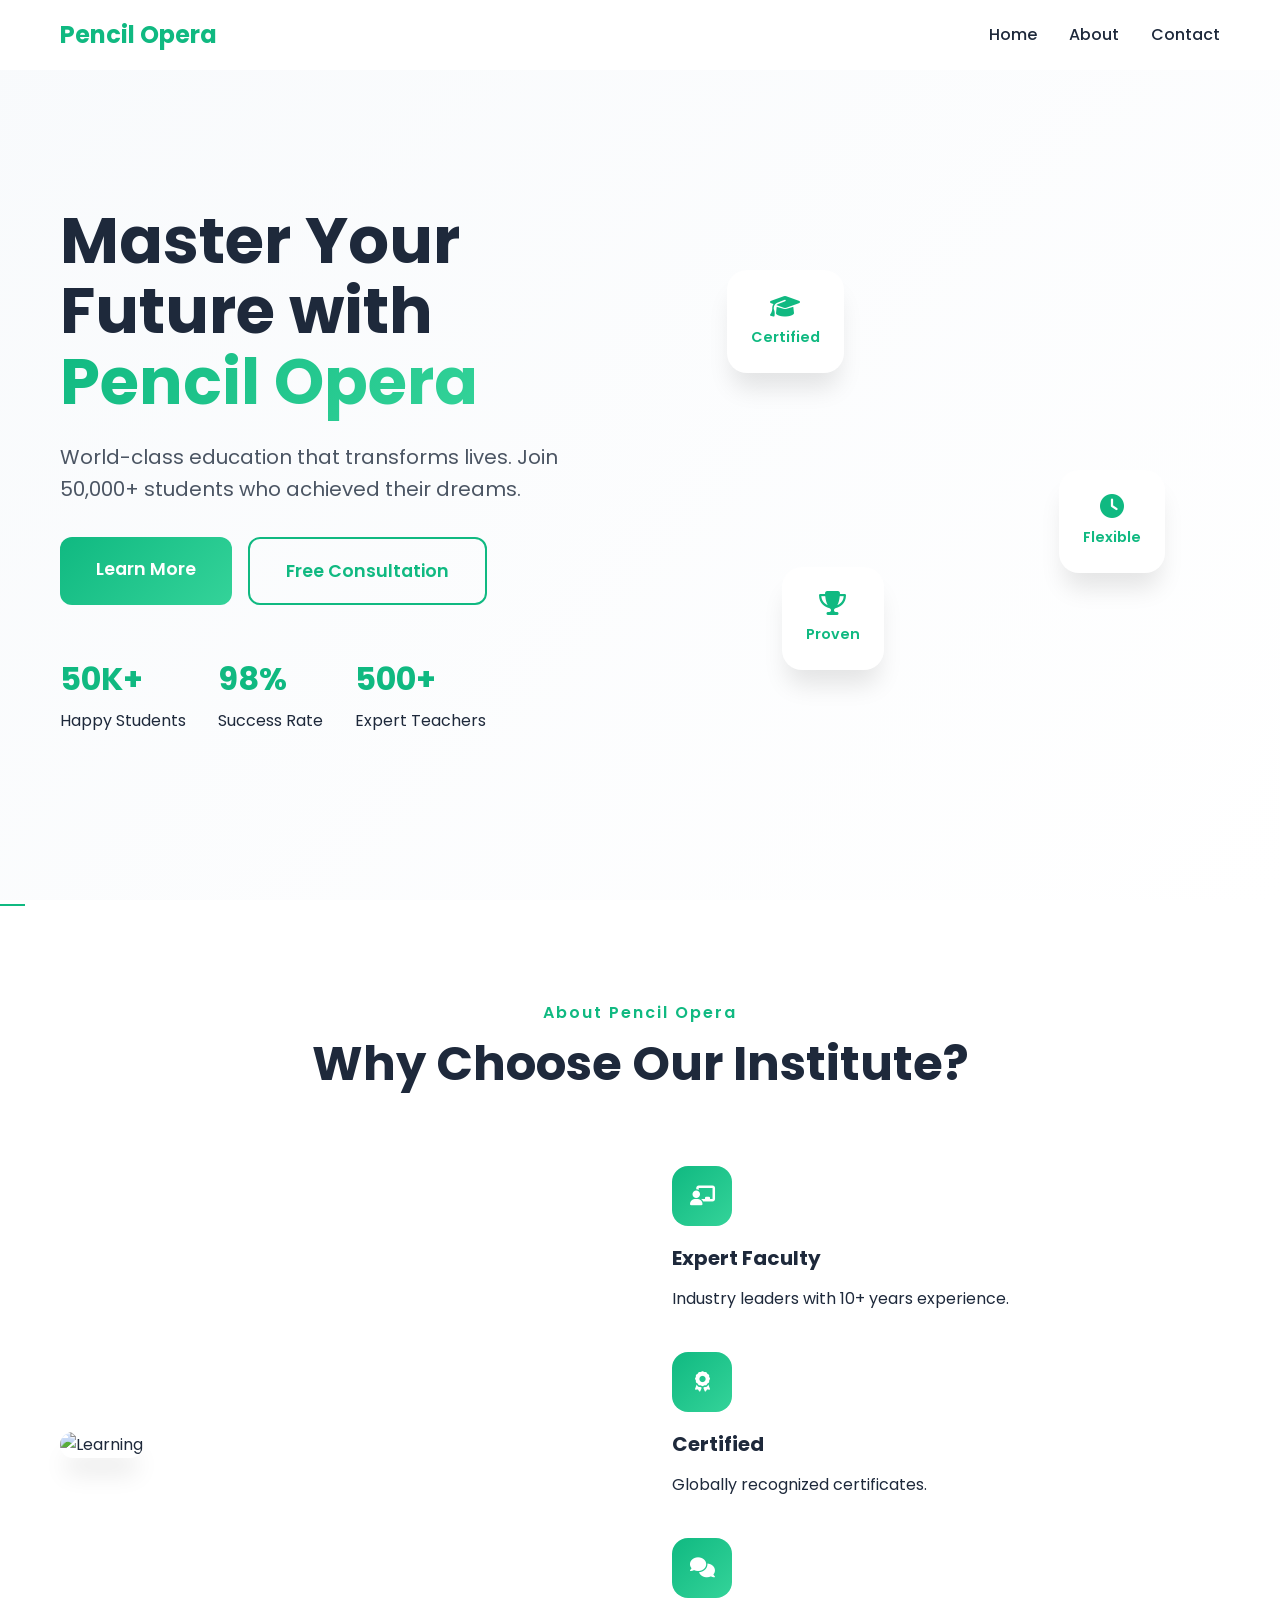
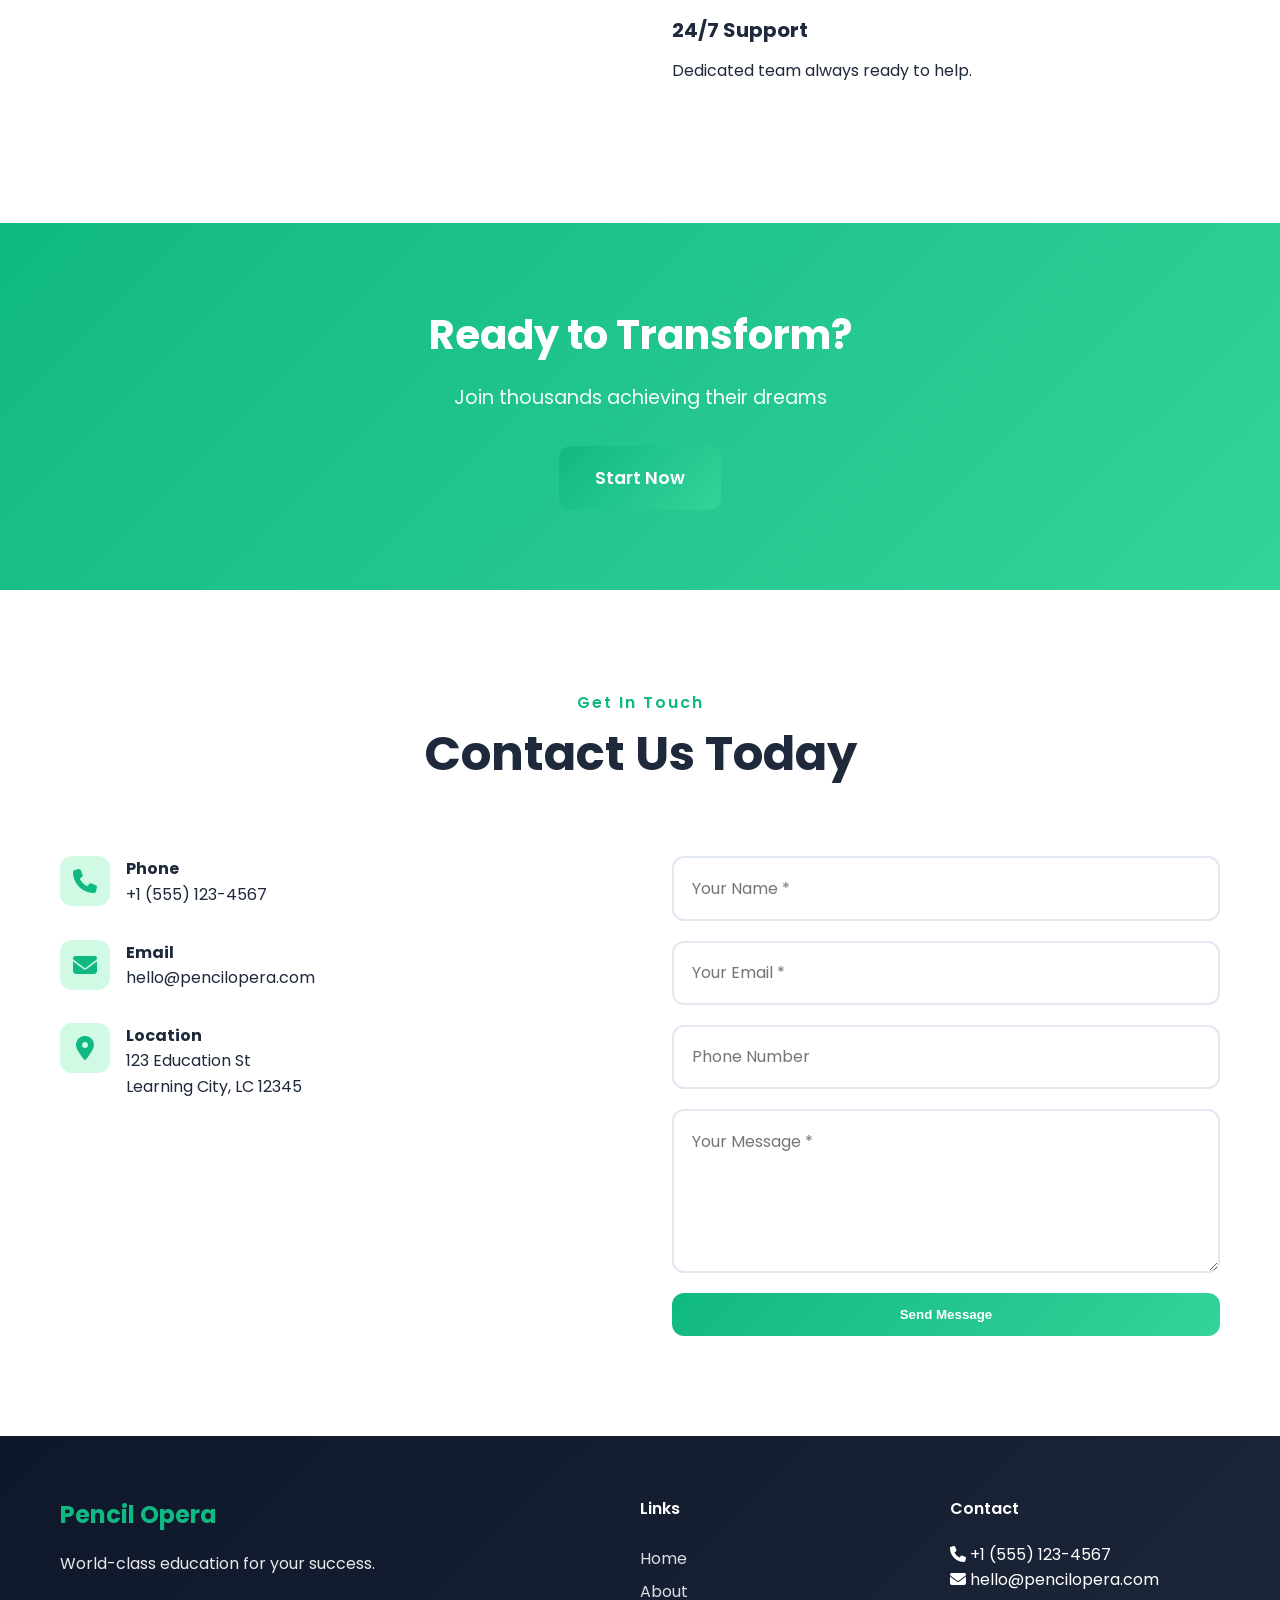
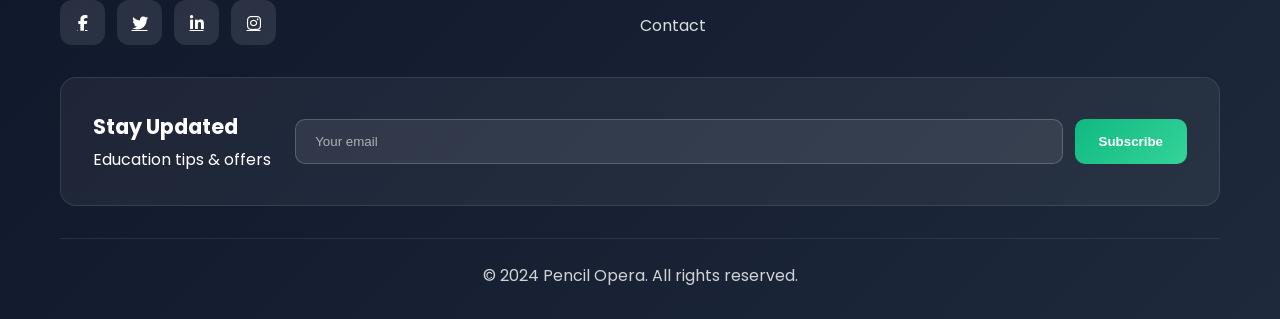
==== commit e5da55e9: "Add files via upload" ====
--- a/index.html
+++ b/index.html
@@ -11,33 +11,33 @@
 <body>
     <!-- Navigation -->
     <nav class="navbar">
-    <div class="nav-container">
-        <div class="nav-logo">
-            <img src="images/logo.png" alt="Pencil Opera Logo" class="logo-img">
-            <span>Pencil Opera</span>
-        </div>
-        <ul class="nav-menu">
-            <li><a href="#home" class="nav-link">Home</a></li>
-            <li><a href="#about" class="nav-link">About</a></li>
-            <li><a href="#contact" class="nav-link">Contact</a></li>
-        </ul>
-        <div class="hamburger">
-            <span></span>
-            <span></span>
-            <span></span>
-        </div>
-    </div>
-</nav>
+        <div class="nav-container">
+            <div class="nav-logo">
+                <img src="images/logo.png" alt="Pencil Opera Logo" class="logo-img" onerror="this.style.display='none'">
+                <span>Pencil Opera</span>
+            </div>
+            <ul class="nav-menu">
+                <li><a href="#home" class="nav-link">Home</a></li>
+                <li><a href="#about" class="nav-link">About</a></li>
+                <li><a href="#contact" class="nav-link">Contact</a></li>
+            </ul>
+            <div class="hamburger">
+                <span></span>
+                <span></span>
+                <span></span>
+            </div>
+        </div>
+    </nav>
 
     <!-- Hero Section -->
     <section id="home" class="hero">
         <div class="hero-container">
             <div class="hero-content">
                 <h1 class="hero-title">Master Your Future with <span class="gradient-text">Pencil Opera</span></h1>
-                <p class="hero-subtitle">World-class education that transforms lives. Join 50,000+ students who achieved their dreams with our expert-led Classes.</p>
+                <p class="hero-subtitle">World-class education that transforms lives. Join 50,000+ students who achieved their dreams.</p>
                 <div class="hero-buttons">
-                    <a href="#courses" class="btn btn-primary btn-large">Learn More</a>
-                    <a href="#contact" class="btn btn-outline btn-large">Contact Us</a>
+                    <a href="#about" class="btn btn-primary btn-large">Learn More</a>
+                    <a href="#contact" class="btn btn-outline btn-large">Free Consultation</a>
                 </div>
                 <div class="hero-stats">
                     <div class="stat">
@@ -57,15 +57,15 @@
             <div class="hero-image">
                 <div class="floating-card card-1">
                     <i class="fas fa-graduation-cap"></i>
-                    <span>Certified Courses</span>
+                    <span>Certified</span>
                 </div>
                 <div class="floating-card card-2">
                     <i class="fas fa-clock"></i>
-                    <span>Flexible Learning</span>
+                    <span>Flexible</span>
                 </div>
                 <div class="floating-card card-3">
                     <i class="fas fa-trophy"></i>
-                    <span>Lifetime Access</span>
+                    <span>Proven</span>
                 </div>
             </div>
         </div>
@@ -80,90 +80,133 @@
             </div>
             <div class="about-grid">
                 <div class="about-image">
-                    <img src="https://images.unsplash.com/photo-1524178232363-933d80f77b29?ixlib=rb-4.0.3&auto=format&fit=crop&w=800&q=80" alt="Students learning">
+                    <img src="https://images.unsplash.com/photo-1524178232363-933d80f77b29?ixlib=rb-4.0.3&fit=crop&w=800&q=80" alt="Learning">
                 </div>
                 <div class="about-content">
                     <div class="feature">
-                        <div class="feature-icon">
-                            <i class="fas fa-book-open"></i>
+                        <div class="feature-icon"><i class="fas fa-chalkboard-teacher"></i></div>
+                        <h3>Expert Faculty</h3>
+                        <p>Industry leaders with 10+ years experience.</p>
+                    </div>
+                    <div class="feature">
+                        <div class="feature-icon"><i class="fas fa-award"></i></div>
+                        <h3>Certified</h3>
+                        <p>Globally recognized certificates.</p>
+                    </div>
+                    <div class="feature">
+                        <div class="feature-icon"><i class="fas fa-comments"></i></div>
+                        <h3>24/7 Support</h3>
+                        <p>Dedicated team always ready to help.</p>
+                    </div>
+                </div>
+            </div>
+        </div>
+    </section>
+
+    <!-- CTA -->
+    <section class="cta">
+        <div class="container">
+            <div class="cta-content">
+                <h2>Ready to Transform?</h2>
+                <p>Join thousands achieving their dreams</p>
+                <a href="#contact" class="btn btn-primary btn-large">Start Now</a>
+            </div>
+        </div>
+    </section>
+
+    <!-- Contact Section -->
+    <section id="contact" class="contact">
+        <div class="container">
+            <div class="section-header">
+                <span class="section-subtitle">Get In Touch</span>
+                <h2>Contact Us Today</h2>
+            </div>
+            <div class="contact-grid">
+                <div class="contact-info">
+                    <div class="contact-item">
+                        <i class="fas fa-phone"></i>
+                        <div>
+                            <h4>Phone</h4>
+                            <p>+1 (555) 123-4567</p>
                         </div>
-                        <h3>Expert Faculty</h3>
-                        <p>Learn from industry leadeing Teachers with extensive experience and proven success records.</p>
-                    </div>
-                    <div class="feature">
-                        <div class="feature-icon">
-                            <i class="fas fa-certificate"></i>
+                    </div>
+                    <div class="contact-item">
+                        <i class="fas fa-envelope"></i>
+                        <div>
+                            <h4>Email</h4>
+                            <p>hello@pencilopera.com</p>
                         </div>
-                        <h3>Certified Courses</h3>
-                        <p>Get certificates that boost your career prospects.</p>
-                    </div>
-                    <div class="feature">
-                        <div class="feature-icon">
-                            <i class="fas fa-headset"></i>
+                    </div>
+                    <div class="contact-item">
+                        <i class="fas fa-map-marker-alt"></i>
+                        <div>
+                            <h4>Location</h4>
+                            <p>123 Education St<br>Learning City, LC 12345</p>
                         </div>
-                        <h3>24/7 Support</h3>
-                        <p>Our dedicated support team is always ready to help you succeed.</p>
-                    </div>
-                </div>
-            </div>
-        </div>
-    </section>
-
- <!-- ULTRA CLEAN Footer -->
-<footer class="footer">
-    <div class="container">
-        <!-- Main Footer Content -->
-        <div class="footer-content">
-            <div class="footer-brand">
-                <div class="nav-logo">
-                    <img src="images/logo.png" alt="Pencil Opera Logo" class="logo-img">
-                    <span>Pencil Opera</span>
-                </div>
-                <p>Transforming lives through world-class education. Excellence in every lesson.</p>
-                <div class="social-links">
-                    <a href="#" aria-label="Facebook"><i class="fab fa-facebook-f"></i></a>
-                    <a href="#" aria-label="Twitter"><i class="fab fa-twitter"></i></a>
-                    <a href="#" aria-label="LinkedIn"><i class="fab fa-linkedin-in"></i></a>
-                    <a href="#" aria-label="Instagram"><i class="fab fa-instagram"></i></a>
-                </div>
-            </div>
-            
-            <div class="footer-section">
-                <h4>Quick Links</h4>
-                <ul>
-                    <li><a href="#home">Home</a></li>
-                    <li><a href="#about">About</a></li>
-                    <li><a href="#contact">Contact</a></li>
-                </ul>
-            </div>
-            
-            <div class="footer-section">
-                <h4>Contact</h4>
-                <ul>
-                    <li><i class="fas fa-phone"></i> +1 (555) 123-4567</li>
-                    <li><i class="fas fa-envelope"></i> hello@pencilopera.com</li>
-                    <li><i class="fas fa-map-marker-alt"></i> 123 Education St</li>
-                </ul>
-            </div>
-        </div>
-
-        <!-- Newsletter -->
-        <div class="newsletter">
-            <div class="newsletter-content">
-                <div class="newsletter-text">
-                    <h3>Stay Connected</h3>
-                    <p>Get education updates & offers</p>
-                </div>
-                <form class="newsletter-form">
-                    <input type="email" placeholder="Your email address" required>
-                    <button type="submit">Subscribe</button>
+                    </div>
+                </div>
+                <form class="contact-form">
+                    <input type="text" placeholder="Your Name *" required>
+                    <input type="email" placeholder="Your Email *" required>
+                    <input type="tel" placeholder="Phone Number">
+                    <textarea placeholder="Your Message *" rows="5" required></textarea>
+                    <button type="submit" class="btn btn-primary">Send Message</button>
                 </form>
             </div>
         </div>
-
-        <!-- Bottom -->
-        <div class="footer-bottom">
-            <p>&copy; 2024 Pencil Opera. All rights reserved.</p>
-        </div>
-    </div>
-</footer>+    </section>
+
+    <!-- Footer -->
+    <footer class="footer">
+        <div class="container">
+            <div class="footer-content">
+                <div class="footer-brand">
+                    <div class="nav-logo">
+                        <img src="images/logo.png" alt="Pencil Opera" class="logo-img" onerror="this.style.display='none'">
+                        <span>Pencil Opera</span>
+                    </div>
+                    <p>World-class education for your success.</p>
+                    <div class="social-links">
+                        <a href="#" aria-label="Facebook"><i class="fab fa-facebook-f"></i></a>
+                        <a href="#" aria-label="Twitter"><i class="fab fa-twitter"></i></a>
+                        <a href="#" aria-label="LinkedIn"><i class="fab fa-linkedin-in"></i></a>
+                        <a href="#" aria-label="Instagram"><i class="fab fa-instagram"></i></a>
+                    </div>
+                </div>
+                <div class="footer-section">
+                    <h4>Links</h4>
+                    <ul>
+                        <li><a href="#home">Home</a></li>
+                        <li><a href="#about">About</a></li>
+                        <li><a href="#contact">Contact</a></li>
+                    </ul>
+                </div>
+                <div class="footer-section">
+                    <h4>Contact</h4>
+                    <ul>
+                        <li><i class="fas fa-phone"></i> +1 (555) 123-4567</li>
+                        <li><i class="fas fa-envelope"></i> hello@pencilopera.com</li>
+                    </ul>
+                </div>
+            </div>
+            <div class="newsletter">
+                <div class="newsletter-content">
+                    <div class="newsletter-text">
+                        <h3>Stay Updated</h3>
+                        <p>Education tips & offers</p>
+                    </div>
+                    <form class="newsletter-form">
+                        <input type="email" placeholder="Your email" required>
+                        <button type="submit">Subscribe</button>
+                    </form>
+                </div>
+            </div>
+            <div class="footer-bottom">
+                <p>&copy; 2024 Pencil Opera. All rights reserved.</p>
+            </div>
+        </div>
+    </footer>
+
+    <script src="script.js"></script>
+</body>
+</html>
--- a/style.css
+++ b/style.css
@@ -1,7 +1,12 @@
+/* SCROLL FIX - TOP OF FILE */
+html {
+    scroll-behavior: auto !important;
+}
 * {
     margin: 0;
     padding: 0;
     box-sizing: border-box;
+    scroll-margin-top: 0 !important;
 }
 
 :root {
@@ -14,15 +19,13 @@
     --gray-600: #4B5563;
     --gray-800: #1E293B;
     --gradient: linear-gradient(135deg, var(--primary-green), #34D399);
-    --shadow: 0 20px 25px -5px rgba(0, 0,0, 0.1), 0 10px 10px -5px rgba(0, 0,0, 0.04);
-    --shadow-lg: 0 25px 50px -12px rgba(0, 0,0, 0.25);
+    --shadow: 0 20px 25px -5px rgba(0,0,0,0.1);
 }
 
 body {
     font-family: 'Poppins', sans-serif;
     line-height: 1.6;
     color: var(--gray-800);
-    overflow-x: hidden;
 }
 
 .container {
@@ -36,7 +39,7 @@
     position: fixed;
     top: 0;
     width: 100%;
-    background: rgba(255, 255, 255, 0.95);
+    background: rgba(255,255,255,0.95);
     backdrop-filter: blur(10px);
     z-index: 1000;
     padding: 1rem 0;
@@ -64,6 +67,7 @@
     width: 40px;
     height: 40px;
     margin-right: 10px;
+    border-radius: 8px;
 }
 
 .nav-menu {
@@ -78,27 +82,26 @@
     color: var(--gray-800);
     font-weight: 500;
     transition: color 0.3s ease;
-}
-
-.nav-link:hover {
-    color: var(--primary-green);
-}
-
-.btn-primary {
-    background: var(--gradient);
-    color: white;
-    padding: 12px 24px;
-    border-radius: 12px;
-    text-decoration: none;
-    font-weight: 600;
-    transition: all 0.3s ease;
-    border: none;
-    cursor: pointer;
-}
-
-.btn-primary:hover {
-    transform: translateY(-2px);
-    box-shadow: var(--shadow);
+    position: relative;
+}
+
+.nav-link:hover, .nav-link.active {
+    color: var(--primary-green);
+}
+
+.nav-link::after {
+    content: '';
+    position: absolute;
+    bottom: -5px;
+    left: 0;
+    width: 0;
+    height: 2px;
+    background: var(--primary-green);
+    transition: width 0.3s ease;
+}
+
+.nav-link:hover::after {
+    width: 100%;
 }
 
 .hamburger {
@@ -115,9 +118,21 @@
     transition: 0.3s;
 }
 
-/* Hero Section */
+.hamburger.active span:nth-child(1) {
+    transform: rotate(-45deg) translate(-5px, 6px);
+}
+
+.hamburger.active span:nth-child(2) {
+    opacity: 0;
+}
+
+.hamburger.active span:nth-child(3) {
+    transform: rotate(45deg) translate(-5px, -6px);
+}
+
+/* Hero */
 .hero {
-    padding: 120px 0 100px;
+    padding: 140px 0 100px;
     background: linear-gradient(135deg, var(--gray-100) 0%, white 100%);
     min-height: 100vh;
     display: flex;
@@ -139,7 +154,6 @@
     font-weight: 700;
     line-height: 1.1;
     margin-bottom: 1.5rem;
-    color: var(--gray-800);
 }
 
 .gradient-text {
@@ -153,19 +167,34 @@
     font-size: 1.25rem;
     color: var(--gray-600);
     margin-bottom: 2rem;
-    line-height: 1.7;
 }
 
 .hero-buttons {
     display: flex;
     gap: 1rem;
+    margin-bottom: 3rem;
     flex-wrap: wrap;
-    margin-bottom: 3rem;
-}
-
-.btn-large {
-    padding: 16px 32px;
-    font-size: 1.1rem;
+}
+
+.btn {
+    padding: 14px 28px;
+    border-radius: 12px;
+    text-decoration: none;
+    font-weight: 600;
+    transition: all 0.3s ease;
+    border: none;
+    cursor: pointer;
+    display: inline-block;
+}
+
+.btn-primary {
+    background: var(--gradient);
+    color: white;
+}
+
+.btn-primary:hover {
+    transform: translateY(-2px);
+    box-shadow: var(--shadow);
 }
 
 .btn-outline {
@@ -179,13 +208,14 @@
     color: white;
 }
 
+.btn-large {
+    padding: 18px 36px;
+    font-size: 1.1rem;
+}
+
 .hero-stats {
     display: flex;
     gap: 2rem;
-}
-
-.stat {
-    text-align: center;
 }
 
 .stat h3 {
@@ -207,22 +237,29 @@
     border-radius: 20px;
     box-shadow: var(--shadow);
     display: flex;
-    align-items: center;
-    gap: 1rem;
+    flex-direction: column;
+    align-items: center;
+    gap: 0.5rem;
     font-weight: 600;
     color: var(--primary-green);
-}
-
-.card-1 { top: 10%; left: 10%; animation: float1 6s ease-in-out infinite; }
-.card-2 { top: 50%; right: 10%; animation: float2 6s ease-in-out infinite; }
-.card-3 { bottom: 10%; left: 20%; animation: float3 6s ease-in-out infinite; }
-
-@keyframes float1 {
-    0%, 100% { transform: translateY(0px); }
-    50% { transform: translateY(-20px); }
-}
-
-/* Section Headers */
+    font-size: 0.9rem;
+}
+
+.floating-card i {
+    font-size: 1.5rem;
+    color: var(--primary-green);
+}
+
+.card-1 { top: 10%; left: 10%; animation: float 6s ease-in-out infinite; }
+.card-2 { top: 50%; right: 10%; animation: float 6s 2s ease-in-out infinite; }
+.card-3 { bottom: 10%; left: 20%; animation: float 6s 4s ease-in-out infinite; }
+
+@keyframes float {
+    0%, 100% { transform: translateY(0px) rotate(0deg); }
+    50% { transform: translateY(-20px) rotate(2deg); }
+}
+
+/* Sections */
 .section-header {
     text-align: center;
     margin-bottom: 4rem;
@@ -234,17 +271,14 @@
     font-weight: 600;
     letter-spacing: 2px;
     margin-bottom: 1rem;
-    display: block;
 }
 
 .section-header h2 {
     font-size: clamp(2rem, 4vw, 3rem);
     font-weight: 700;
-    max-width: 600px;
-    margin: 0 auto;
-}
-
-/* About Section */
+}
+
+/* About */
 .about {
     padding: 100px 0;
     background: white;
@@ -260,11 +294,11 @@
 .about-image img {
     width: 100%;
     border-radius: 20px;
-    box-shadow: var(--shadow-lg);
+    box-shadow: var(--shadow);
 }
 
 .feature {
-    margin-bottom: 2rem;
+    margin-bottom: 2.5rem;
 }
 
 .feature-icon {
@@ -282,101 +316,7 @@
 
 .feature h3 {
     font-size: 1.25rem;
-    margin-bottom: 0.5rem;
-    color: var(--gray-800);
-}
-
-/* Courses */
-.courses-preview, .courses-full {
-    padding: 100px 0;
-    background: var(--gray-100);
-}
-
-.courses-grid {
-    display: grid;
-    grid-template-columns: repeat(auto-fit, minmax(350px, 1fr));
-    gap: 2rem;
-}
-
-.full-grid {
-    grid-template-columns: repeat(auto-fit, minmax(320px, 1fr));
-}
-
-.course-card {
-    background: white;
-    border-radius: 20px;
-    overflow: hidden;
-    box-shadow: var(--shadow);
-    transition: all 0.3s ease;
-    position: relative;
-}
-
-.course-card:hover {
-    transform: translateY(-10px);
-    box-shadow: var(--shadow-lg);
-}
-
-.course-image {
-    position: relative;
-    height: 200px;
-    overflow: hidden;
-}
-
-.course-image img {
-    width: 100%;
-    height: 100%;
-    object-fit: cover;
-    transition: transform 0.3s ease;
-}
-
-.course-card:hover .course-image img {
-    transform: scale(1.1);
-}
-
-.course-badge {
-    position: absolute;
-    top: 15px;
-    right: 15px;
-    background: var(--primary-green);
-    color: white;
-    padding: 0.25rem 0.75rem;
-    border-radius: 20px;
-    font-size: 0.8rem;
-    font-weight: 600;
-}
-
-.course-content {
-    padding: 1.5rem;
-}
-
-.course-content h3 {
-    font-size: 1.25rem;
     margin-bottom: 0.75rem;
-    color: var(--gray-800);
-}
-
-.course-meta {
-    display: flex;
-    justify-content: space-between;
-    align-items: center;
-    margin: 1rem 0;
-    font-size: 0.9rem;
-}
-
-.original-price {
-    text-decoration: line-through;
-    color: var(--gray-600);
-    margin-right: 0.5rem;
-}
-
-.rating {
-    color: #FBBF24;
-}
-
-.price {
-    font-weight: 700;
-    color: var(--primary-green);
-    font-size: 1.1rem;
 }
 
 /* CTA */
@@ -387,21 +327,22 @@
     text-align: center;
 }
 
-.cta-content h2 {
+.cta h2 {
     font-size: 2.5rem;
     margin-bottom: 1rem;
 }
 
-.cta-content p {
+.cta p {
     font-size: 1.2rem;
     margin-bottom: 2rem;
-    opacity: 0.9;
+    opacity: 0.95;
 }
 
 /* Contact */
-.contact {
+#contact {
     padding: 100px 0;
     background: white;
+    scroll-margin-top: 120px;
 }
 
 .contact-grid {
@@ -420,30 +361,38 @@
     font-size: 1.5rem;
     color: var(--primary-green);
     width: 50px;
+    height: 50px;
+    display: flex;
+    align-items: center;
+    justify-content: center;
+    background: var(--green-light);
+    border-radius: 12px;
 }
 
 .contact-form {
     display: flex;
     flex-direction: column;
-    gap: 1rem;
+    gap: 1.25rem;
 }
 
 .contact-form input,
 .contact-form textarea {
-    padding: 1rem;
+    padding: 1.1rem;
     border: 2px solid var(--gray-200);
     border-radius: 12px;
     font-family: inherit;
-    transition: border-color 0.3s ease;
+    transition: all 0.3s ease;
+    font-size: 1rem;
 }
 
 .contact-form input:focus,
 .contact-form textarea:focus {
     outline: none;
     border-color: var(--primary-green);
-}
-
-/* SIMPLIFIED Footer */
+    box-shadow: 0 0 0 3px rgba(16,185,129,0.1);
+}
+
+/* Footer */
 .footer {
     background: linear-gradient(135deg, #0f172a 0%, #1e293b 100%);
     color: white;
@@ -454,13 +403,12 @@
     display: grid;
     grid-template-columns: 2fr 1fr 1fr;
     gap: 2.5rem;
-    margin-bottom: 2.5rem;
+    margin-bottom: 2rem;
 }
 
 .footer-brand p {
     opacity: 0.9;
     margin: 1rem 0 1.5rem;
-    line-height: 1.6;
 }
 
 .social-links {
@@ -488,7 +436,6 @@
 .footer-section h4 {
     margin-bottom: 1.25rem;
     font-weight: 600;
-    position: relative;
 }
 
 .footer-section h4::after {
@@ -505,10 +452,6 @@
     list-style: none;
 }
 
-.footer-section ul li {
-    margin-bottom: 0.75rem;
-}
-
 .footer-section a {
     color: rgba(255,255,255,0.85);
     text-decoration: none;
@@ -516,20 +459,19 @@
     align-items: center;
     gap: 0.5rem;
     transition: color 0.3s ease;
+    padding: 0.25rem 0;
 }
 
 .footer-section a:hover {
     color: var(--primary-green);
 }
 
-/* Newsletter */
 .newsletter {
     background: rgba(255,255,255,0.05);
     border-radius: 16px;
     padding: 2rem;
     margin: 2rem 0;
     border: 1px solid rgba(255,255,255,0.1);
-    backdrop-filter: blur(10px);
 }
 
 .newsletter-content {
@@ -557,7 +499,6 @@
     border-radius: 10px;
     background: rgba(255,255,255,0.08);
     color: white;
-    font-family: inherit;
 }
 
 .newsletter-form input::placeholder {
@@ -573,12 +514,10 @@
     font-weight: 600;
     cursor: pointer;
     transition: all 0.3s ease;
-    white-space: nowrap;
 }
 
 .newsletter-form button:hover {
     transform: translateY(-1px);
-    box-shadow: 0 8px 20px rgba(16,185,129,0.3);
 }
 
 .footer-bottom {
@@ -586,11 +525,50 @@
     border-top: 1px solid rgba(255,255,255,0.1);
     text-align: center;
     opacity: 0.8;
-    font-size: 0.9rem;
 }
 
 /* Responsive */
 @media (max-width: 768px) {
+    .hamburger {
+        display: flex;
+    }
+    
+    .nav-menu {
+        position: fixed;
+        left: -100%;
+        top: 80px;
+        flex-direction: column;
+        background: white;
+        width: 100%;
+        text-align: center;
+        padding: 2rem 0;
+        box-shadow: 0 10px 30px rgba(0,0,0,0.1);
+        transition: left 0.3s ease;
+    }
+    
+    .nav-menu.active {
+        left: 0;
+    }
+    
+    .hero-container {
+        grid-template-columns: 1fr;
+        text-align: center;
+        gap: 3rem;
+    }
+    
+    .hero-buttons {
+        justify-content: center;
+    }
+    
+    .hero-stats {
+        justify-content: center;
+    }
+    
+    .about-grid, .contact-grid {
+        grid-template-columns: 1fr;
+        gap: 2.5rem;
+    }
+    
     .footer-content {
         grid-template-columns: 1fr;
         text-align: center;
